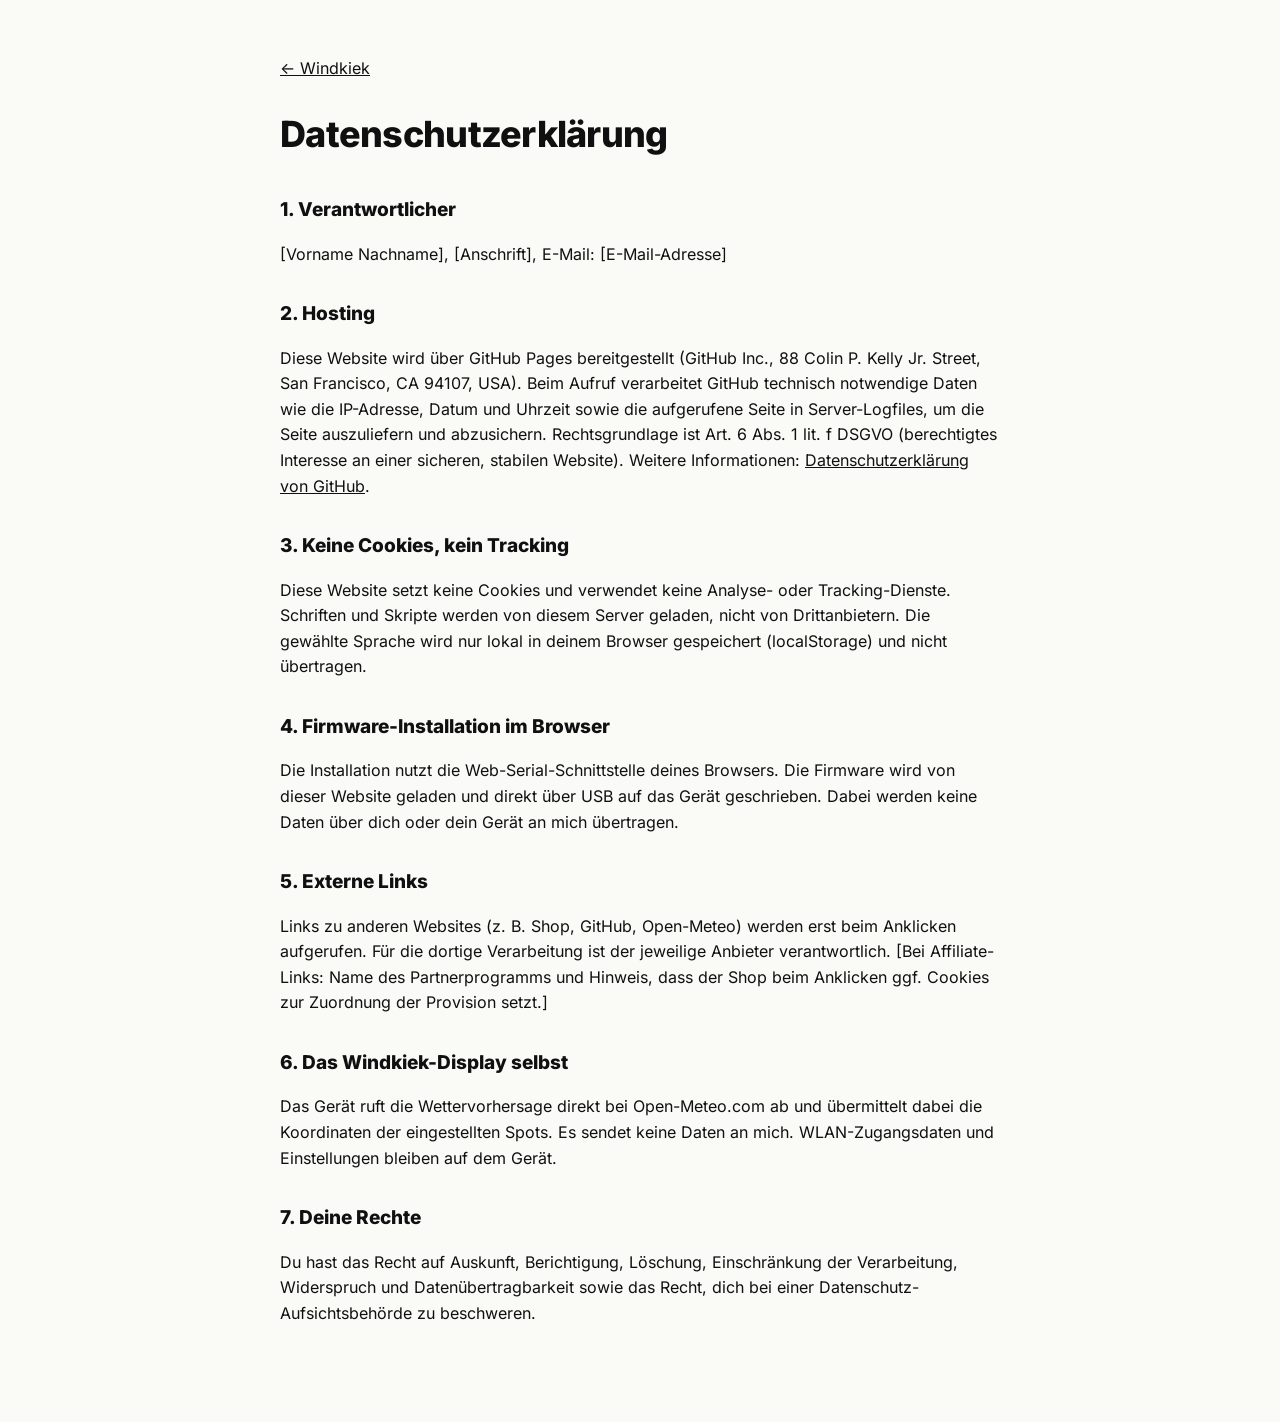
==== site/datenschutz.html @ 626b81aa "Windkiek 1.0.0: wind forecast for the reTerminal E1001 Firmware, phone setup page, website with web " ====
<!doctype html>
<html lang="de">
<head>
<meta charset="utf-8">
<meta name="viewport" content="width=device-width, initial-scale=1">
<meta name="robots" content="noindex">
<title>Datenschutz – Windkiek</title>
<link rel="stylesheet" href="legal.css">
</head>
<body>
<main>
<p><a href="index.html">← Windkiek</a></p>
<h1>Datenschutzerklärung</h1>

<!-- VORLAGE: Platzhalter in [eckigen Klammern] ersetzen und vor der Veröffentlichung prüfen lassen.
     Beschreibt den Stand, wie die Seite gebaut ist: Hosting auf GitHub Pages, keine Cookies,
     kein Tracking, Schriften und Skripte lokal. Wer etwas ergänzt (Analytics, Affiliate-Skripte,
     eingebettete Inhalte), muss diese Erklärung anpassen. -->

<h2>1. Verantwortlicher</h2>
<p>[Vorname Nachname], [Anschrift], E-Mail: [E-Mail-Adresse]</p>

<h2>2. Hosting</h2>
<p>Diese Website wird über GitHub Pages bereitgestellt (GitHub Inc., 88 Colin P. Kelly Jr. Street,
San Francisco, CA 94107, USA). Beim Aufruf verarbeitet GitHub technisch notwendige Daten wie die IP-Adresse,
Datum und Uhrzeit sowie die aufgerufene Seite in Server-Logfiles, um die Seite auszuliefern und abzusichern.
Rechtsgrundlage ist Art. 6 Abs. 1 lit. f DSGVO (berechtigtes Interesse an einer sicheren, stabilen Website).
Weitere Informationen: <a href="https://docs.github.com/de/site-policy/privacy-policies/github-general-privacy-statement">Datenschutzerklärung von GitHub</a>.</p>

<h2>3. Keine Cookies, kein Tracking</h2>
<p>Diese Website setzt keine Cookies und verwendet keine Analyse- oder Tracking-Dienste. Schriften und Skripte
werden von diesem Server geladen, nicht von Drittanbietern. Die gewählte Sprache wird nur lokal in deinem Browser
gespeichert (localStorage) und nicht übertragen.</p>

<h2>4. Firmware-Installation im Browser</h2>
<p>Die Installation nutzt die Web-Serial-Schnittstelle deines Browsers. Die Firmware wird von dieser Website geladen
und direkt über USB auf das Gerät geschrieben. Dabei werden keine Daten über dich oder dein Gerät an mich übertragen.</p>

<h2>5. Externe Links</h2>
<p>Links zu anderen Websites (z. B. Shop, GitHub, Open-Meteo) werden erst beim Anklicken aufgerufen. Für die dortige
Verarbeitung ist der jeweilige Anbieter verantwortlich. [Bei Affiliate-Links: Name des Partnerprogramms und
Hinweis, dass der Shop beim Anklicken ggf. Cookies zur Zuordnung der Provision setzt.]</p>

<h2>6. Das Windkiek-Display selbst</h2>
<p>Das Gerät ruft die Wettervorhersage direkt bei Open-Meteo.com ab und übermittelt dabei die Koordinaten der
eingestellten Spots. Es sendet keine Daten an mich. WLAN-Zugangsdaten und Einstellungen bleiben auf dem Gerät.</p>

<h2>7. Deine Rechte</h2>
<p>Du hast das Recht auf Auskunft, Berichtigung, Löschung, Einschränkung der Verarbeitung, Widerspruch und
Datenübertragbarkeit sowie das Recht, dich bei einer Datenschutz-Aufsichtsbehörde zu beschweren.</p>
</main>
</body>
</html>
---- site/legal.css ----
@font-face { font-family: Inter; font-weight: 400; src: url(fonts/Inter-400.ttf); }
@font-face { font-family: Inter; font-weight: 800; src: url(fonts/Inter-800.ttf); }
body { margin: 0; background: #fafaf7; color: #101010; font: 16px/1.6 Inter, system-ui, sans-serif; }
main { max-width: 720px; margin: 0 auto; padding: 40px 16px 80px; }
h1 { font-size: 36px; letter-spacing: -.02em; }
h2 { font-size: 19px; margin-top: 32px; }
a { color: inherit; }
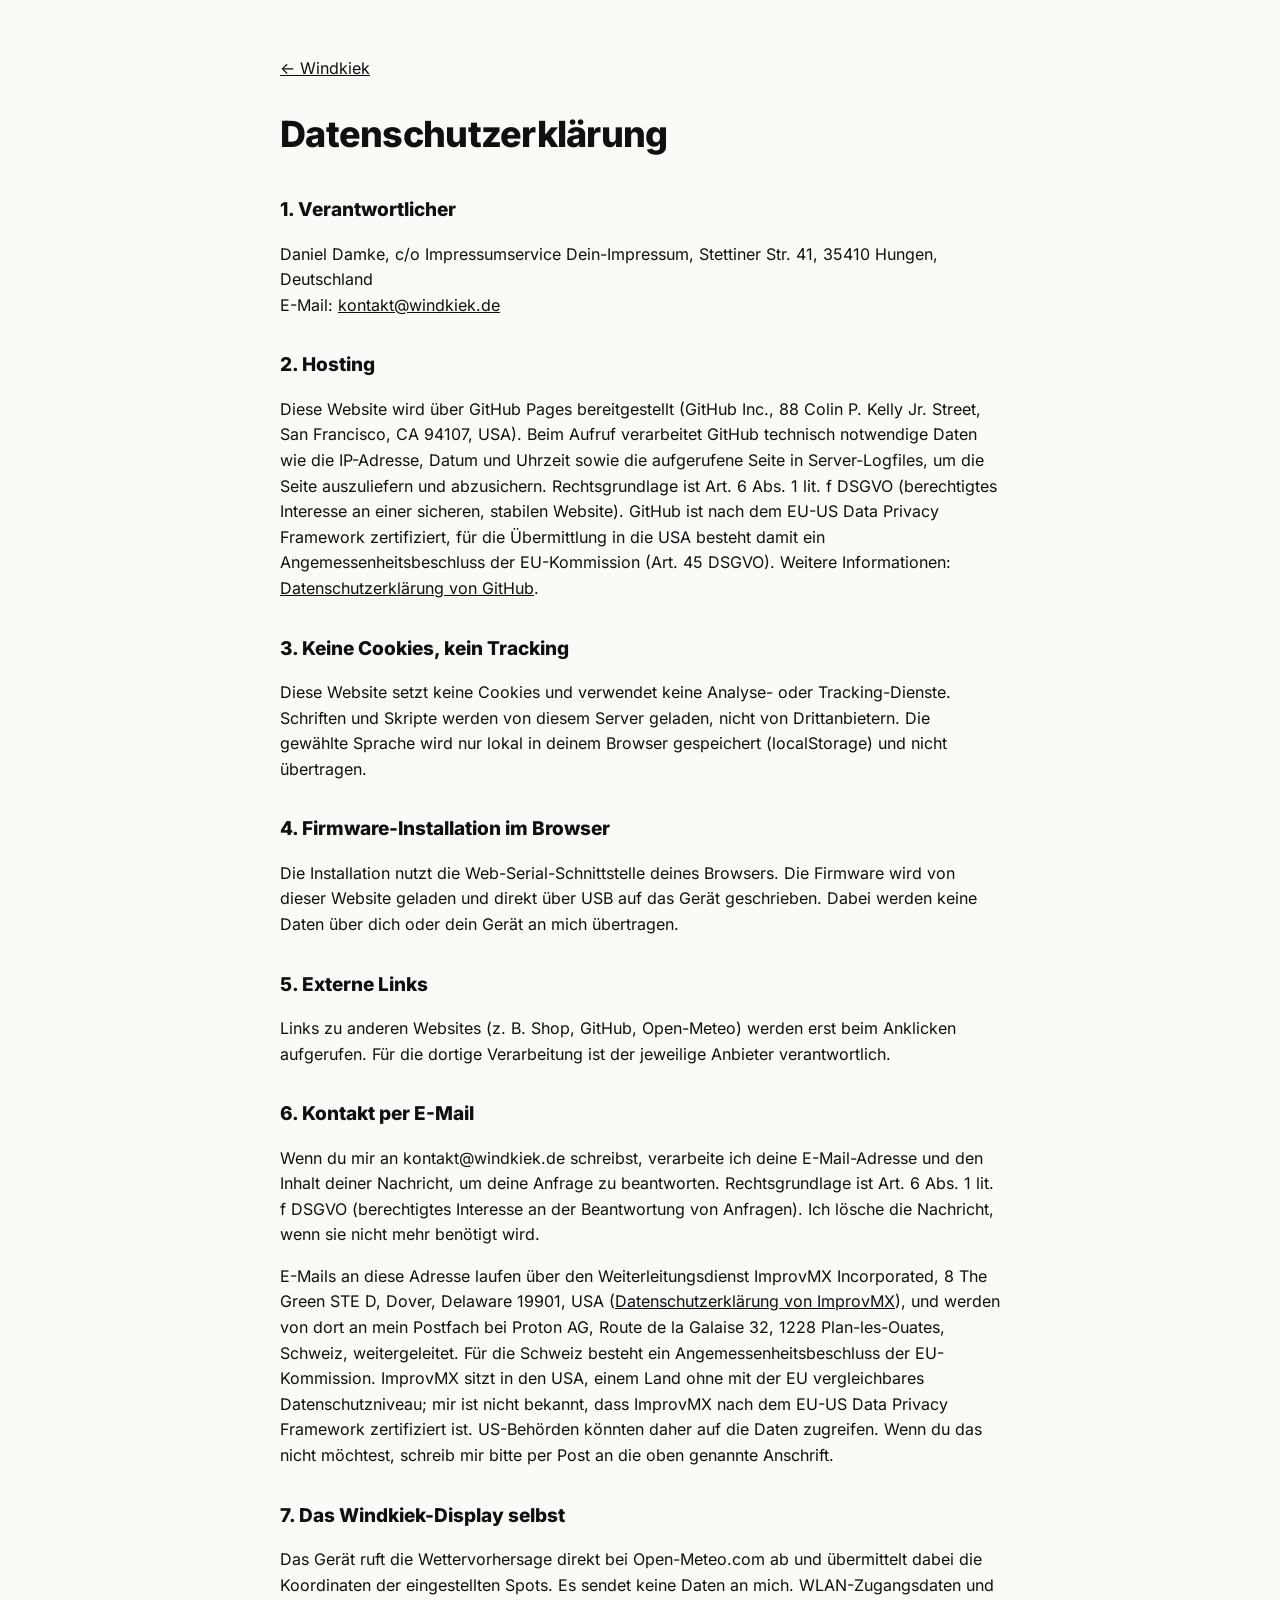
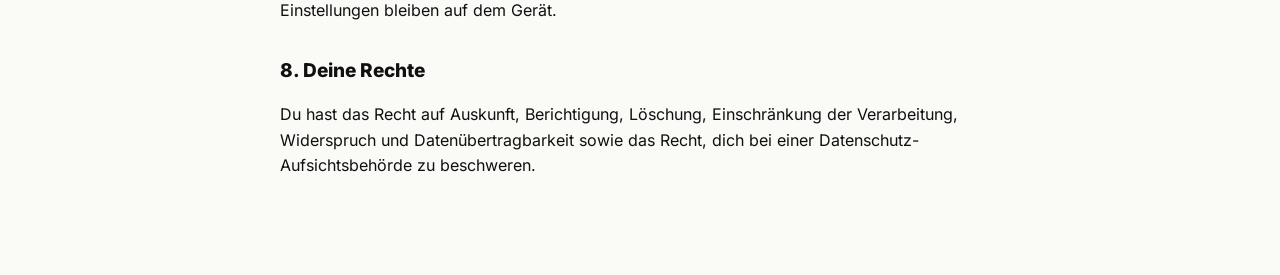
==== commit 31437559: "Website and setup page polish before launch - Website: photos, about section, white device frame, 3-" ====
--- a/site/datenschutz.html
+++ b/site/datenschutz.html
@@ -12,19 +12,21 @@
 <p><a href="index.html">← Windkiek</a></p>
 <h1>Datenschutzerklärung</h1>
 
-<!-- VORLAGE: Platzhalter in [eckigen Klammern] ersetzen und vor der Veröffentlichung prüfen lassen.
-     Beschreibt den Stand, wie die Seite gebaut ist: Hosting auf GitHub Pages, keine Cookies,
+<!-- Beschreibt den Stand, wie die Seite gebaut ist: Hosting auf GitHub Pages, keine Cookies,
      kein Tracking, Schriften und Skripte lokal. Wer etwas ergänzt (Analytics, Affiliate-Skripte,
      eingebettete Inhalte), muss diese Erklärung anpassen. -->
 
 <h2>1. Verantwortlicher</h2>
-<p>[Vorname Nachname], [Anschrift], E-Mail: [E-Mail-Adresse]</p>
+<p>Daniel Damke, c/o Impressumservice Dein-Impressum, Stettiner Str. 41, 35410 Hungen, Deutschland<br>
+E-Mail: <a href="mailto:kontakt@windkiek.de">kontakt@windkiek.de</a></p>
 
 <h2>2. Hosting</h2>
 <p>Diese Website wird über GitHub Pages bereitgestellt (GitHub Inc., 88 Colin P. Kelly Jr. Street,
 San Francisco, CA 94107, USA). Beim Aufruf verarbeitet GitHub technisch notwendige Daten wie die IP-Adresse,
 Datum und Uhrzeit sowie die aufgerufene Seite in Server-Logfiles, um die Seite auszuliefern und abzusichern.
 Rechtsgrundlage ist Art. 6 Abs. 1 lit. f DSGVO (berechtigtes Interesse an einer sicheren, stabilen Website).
+GitHub ist nach dem EU-US Data Privacy Framework zertifiziert, für die Übermittlung in die USA besteht damit ein
+Angemessenheitsbeschluss der EU-Kommission (Art. 45 DSGVO).
 Weitere Informationen: <a href="https://docs.github.com/de/site-policy/privacy-policies/github-general-privacy-statement">Datenschutzerklärung von GitHub</a>.</p>
 
 <h2>3. Keine Cookies, kein Tracking</h2>
@@ -38,14 +40,27 @@
 
 <h2>5. Externe Links</h2>
 <p>Links zu anderen Websites (z. B. Shop, GitHub, Open-Meteo) werden erst beim Anklicken aufgerufen. Für die dortige
-Verarbeitung ist der jeweilige Anbieter verantwortlich. [Bei Affiliate-Links: Name des Partnerprogramms und
-Hinweis, dass der Shop beim Anklicken ggf. Cookies zur Zuordnung der Provision setzt.]</p>
+Verarbeitung ist der jeweilige Anbieter verantwortlich.</p>
+<!-- Sobald der Affiliate-Link aktiv ist: Partnerprogramm nennen und darauf hinweisen, dass der Shop
+     beim Anklicken ggf. Cookies zur Zuordnung der Provision setzt. -->
 
-<h2>6. Das Windkiek-Display selbst</h2>
+<h2>6. Kontakt per E-Mail</h2>
+<p>Wenn du mir an kontakt@windkiek.de schreibst, verarbeite ich deine E-Mail-Adresse und den Inhalt deiner Nachricht,
+um deine Anfrage zu beantworten. Rechtsgrundlage ist Art. 6 Abs. 1 lit. f DSGVO (berechtigtes Interesse an der
+Beantwortung von Anfragen). Ich lösche die Nachricht, wenn sie nicht mehr benötigt wird.</p>
+<p>E-Mails an diese Adresse laufen über den Weiterleitungsdienst ImprovMX Incorporated, 8 The Green STE D, Dover,
+Delaware 19901, USA (<a href="https://improvmx.com/privacy-policy/">Datenschutzerklärung von ImprovMX</a>), und werden von dort
+an mein Postfach bei Proton AG, Route de la Galaise 32, 1228 Plan-les-Ouates, Schweiz, weitergeleitet. Für die Schweiz
+besteht ein Angemessenheitsbeschluss der EU-Kommission. ImprovMX sitzt in den USA, einem Land ohne mit der EU
+vergleichbares Datenschutzniveau; mir ist nicht bekannt, dass ImprovMX nach dem EU-US Data Privacy Framework zertifiziert
+ist. US-Behörden könnten daher auf die Daten zugreifen. Wenn du das nicht möchtest, schreib mir bitte per Post an die
+oben genannte Anschrift.</p>
+
+<h2>7. Das Windkiek-Display selbst</h2>
 <p>Das Gerät ruft die Wettervorhersage direkt bei Open-Meteo.com ab und übermittelt dabei die Koordinaten der
 eingestellten Spots. Es sendet keine Daten an mich. WLAN-Zugangsdaten und Einstellungen bleiben auf dem Gerät.</p>
 
-<h2>7. Deine Rechte</h2>
+<h2>8. Deine Rechte</h2>
 <p>Du hast das Recht auf Auskunft, Berichtigung, Löschung, Einschränkung der Verarbeitung, Widerspruch und
 Datenübertragbarkeit sowie das Recht, dich bei einer Datenschutz-Aufsichtsbehörde zu beschweren.</p>
 </main>
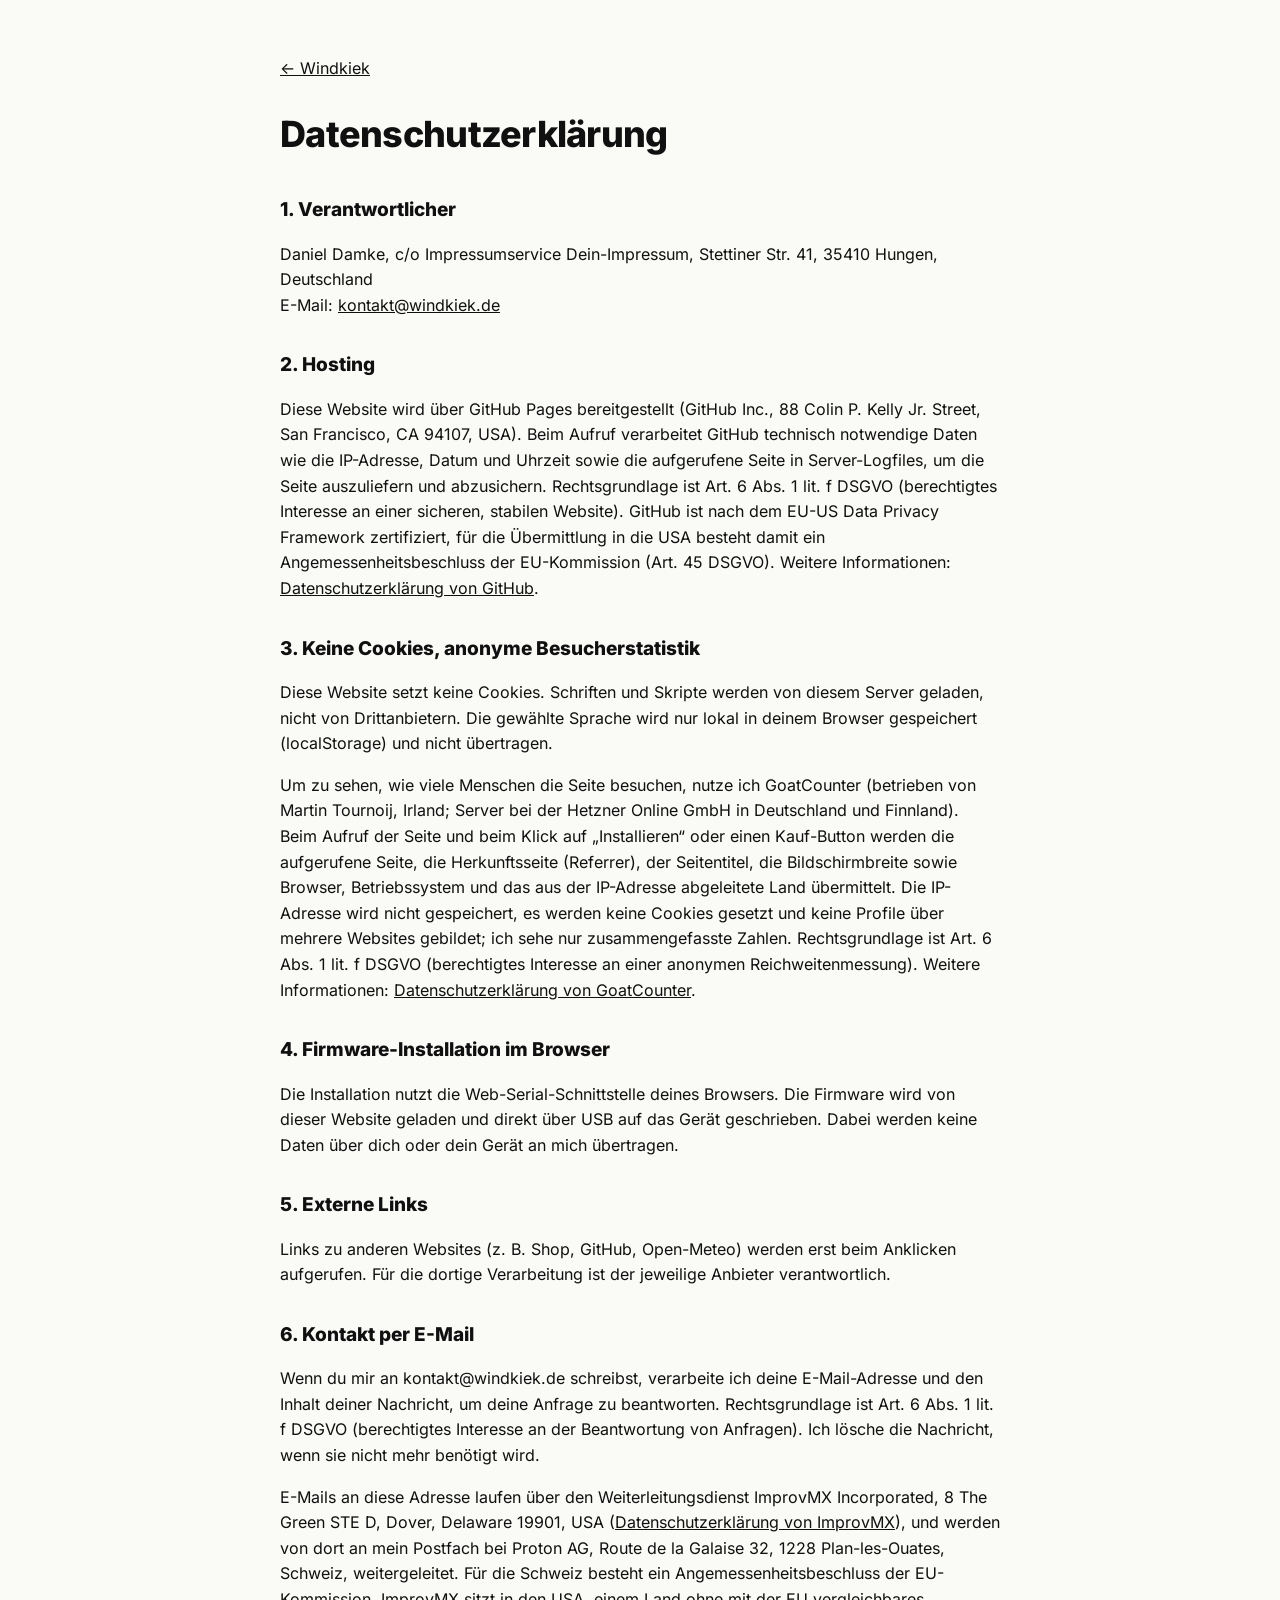
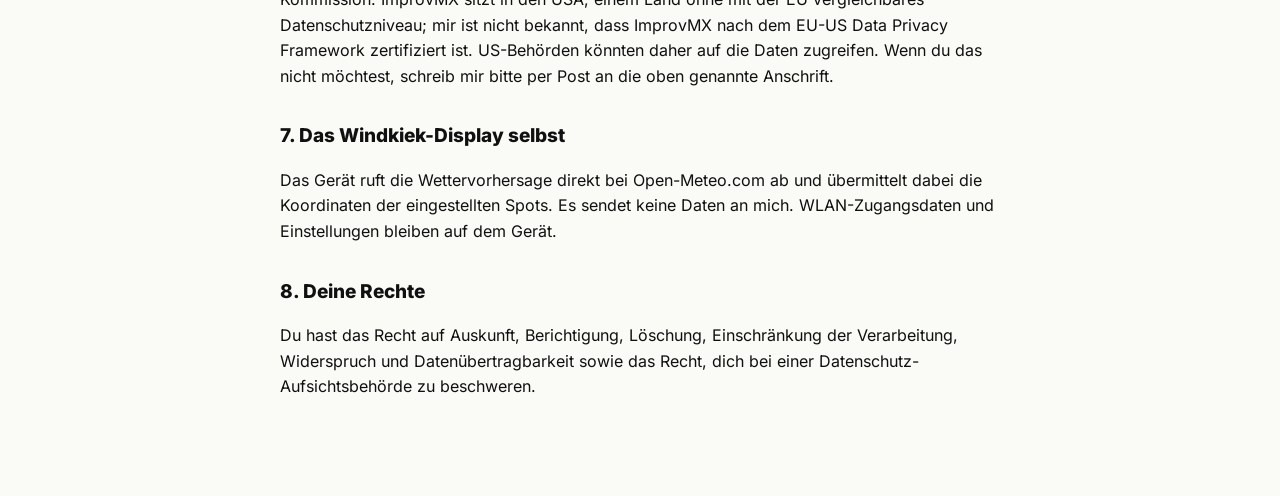
==== commit e5462c0a: "Cookieless visitor statistics with GoatCounter - count.js served from site/vendor/goatcounter (ISC l" ====
--- a/site/datenschutz.html
+++ b/site/datenschutz.html
@@ -29,10 +29,17 @@
 Angemessenheitsbeschluss der EU-Kommission (Art. 45 DSGVO).
 Weitere Informationen: <a href="https://docs.github.com/de/site-policy/privacy-policies/github-general-privacy-statement">Datenschutzerklärung von GitHub</a>.</p>
 
-<h2>3. Keine Cookies, kein Tracking</h2>
-<p>Diese Website setzt keine Cookies und verwendet keine Analyse- oder Tracking-Dienste. Schriften und Skripte
-werden von diesem Server geladen, nicht von Drittanbietern. Die gewählte Sprache wird nur lokal in deinem Browser
-gespeichert (localStorage) und nicht übertragen.</p>
+<h2>3. Keine Cookies, anonyme Besucherstatistik</h2>
+<p>Diese Website setzt keine Cookies. Schriften und Skripte werden von diesem Server geladen, nicht von Drittanbietern.
+Die gewählte Sprache wird nur lokal in deinem Browser gespeichert (localStorage) und nicht übertragen.</p>
+<p>Um zu sehen, wie viele Menschen die Seite besuchen, nutze ich GoatCounter (betrieben von Martin Tournoij, Irland;
+Server bei der Hetzner Online GmbH in Deutschland und Finnland). Beim Aufruf der Seite und beim Klick auf
+„Installieren“ oder einen Kauf-Button werden die aufgerufene Seite, die Herkunftsseite (Referrer), der Seitentitel,
+die Bildschirmbreite sowie Browser, Betriebssystem und das aus der IP-Adresse abgeleitete Land übermittelt.
+Die IP-Adresse wird nicht gespeichert, es werden keine Cookies gesetzt und keine Profile über mehrere Websites gebildet;
+ich sehe nur zusammengefasste Zahlen. Rechtsgrundlage ist Art. 6 Abs. 1 lit. f DSGVO (berechtigtes Interesse an
+einer anonymen Reichweitenmessung). Weitere Informationen:
+<a href="https://www.goatcounter.com/help/privacy">Datenschutzerklärung von GoatCounter</a>.</p>
 
 <h2>4. Firmware-Installation im Browser</h2>
 <p>Die Installation nutzt die Web-Serial-Schnittstelle deines Browsers. Die Firmware wird von dieser Website geladen
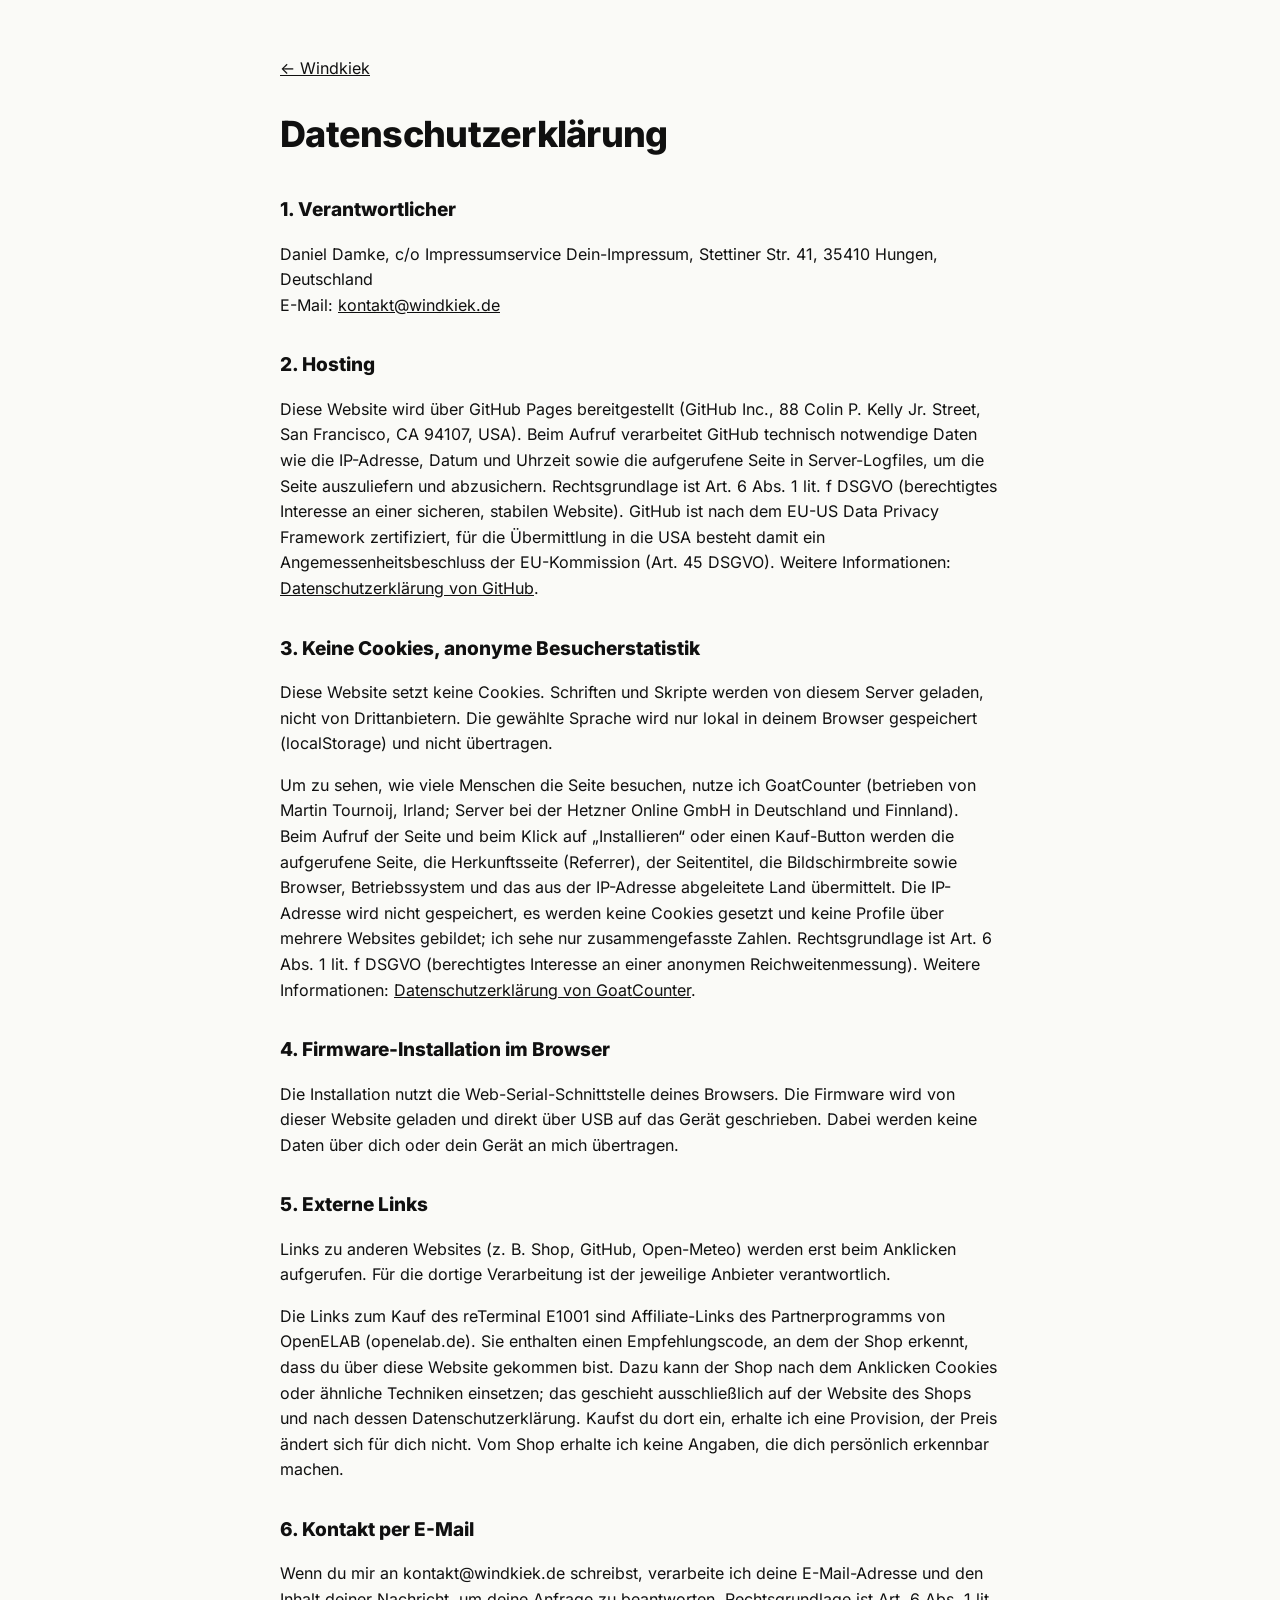
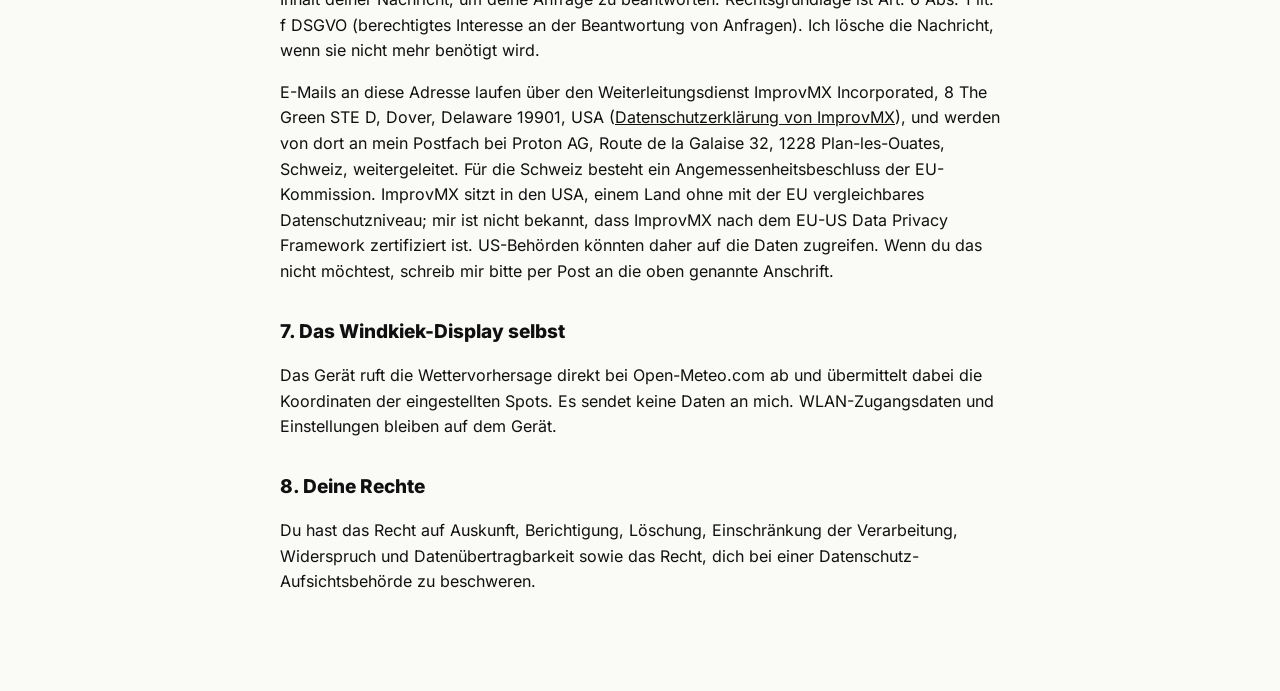
==== commit e04e364f: "Enable OpenELAB affiliate link - shop links point to the reTerminal E1001 product page with referral" ====
--- a/site/datenschutz.html
+++ b/site/datenschutz.html
@@ -48,8 +48,11 @@
 <h2>5. Externe Links</h2>
 <p>Links zu anderen Websites (z. B. Shop, GitHub, Open-Meteo) werden erst beim Anklicken aufgerufen. Für die dortige
 Verarbeitung ist der jeweilige Anbieter verantwortlich.</p>
-<!-- Sobald der Affiliate-Link aktiv ist: Partnerprogramm nennen und darauf hinweisen, dass der Shop
-     beim Anklicken ggf. Cookies zur Zuordnung der Provision setzt. -->
+<p>Die Links zum Kauf des reTerminal E1001 sind Affiliate-Links des Partnerprogramms von OpenELAB (openelab.de).
+Sie enthalten einen Empfehlungscode, an dem der Shop erkennt, dass du über diese Website gekommen bist.
+Dazu kann der Shop nach dem Anklicken Cookies oder ähnliche Techniken einsetzen; das geschieht ausschließlich
+auf der Website des Shops und nach dessen Datenschutzerklärung. Kaufst du dort ein, erhalte ich eine Provision,
+der Preis ändert sich für dich nicht. Vom Shop erhalte ich keine Angaben, die dich persönlich erkennbar machen.</p>
 
 <h2>6. Kontakt per E-Mail</h2>
 <p>Wenn du mir an kontakt@windkiek.de schreibst, verarbeite ich deine E-Mail-Adresse und den Inhalt deiner Nachricht,
